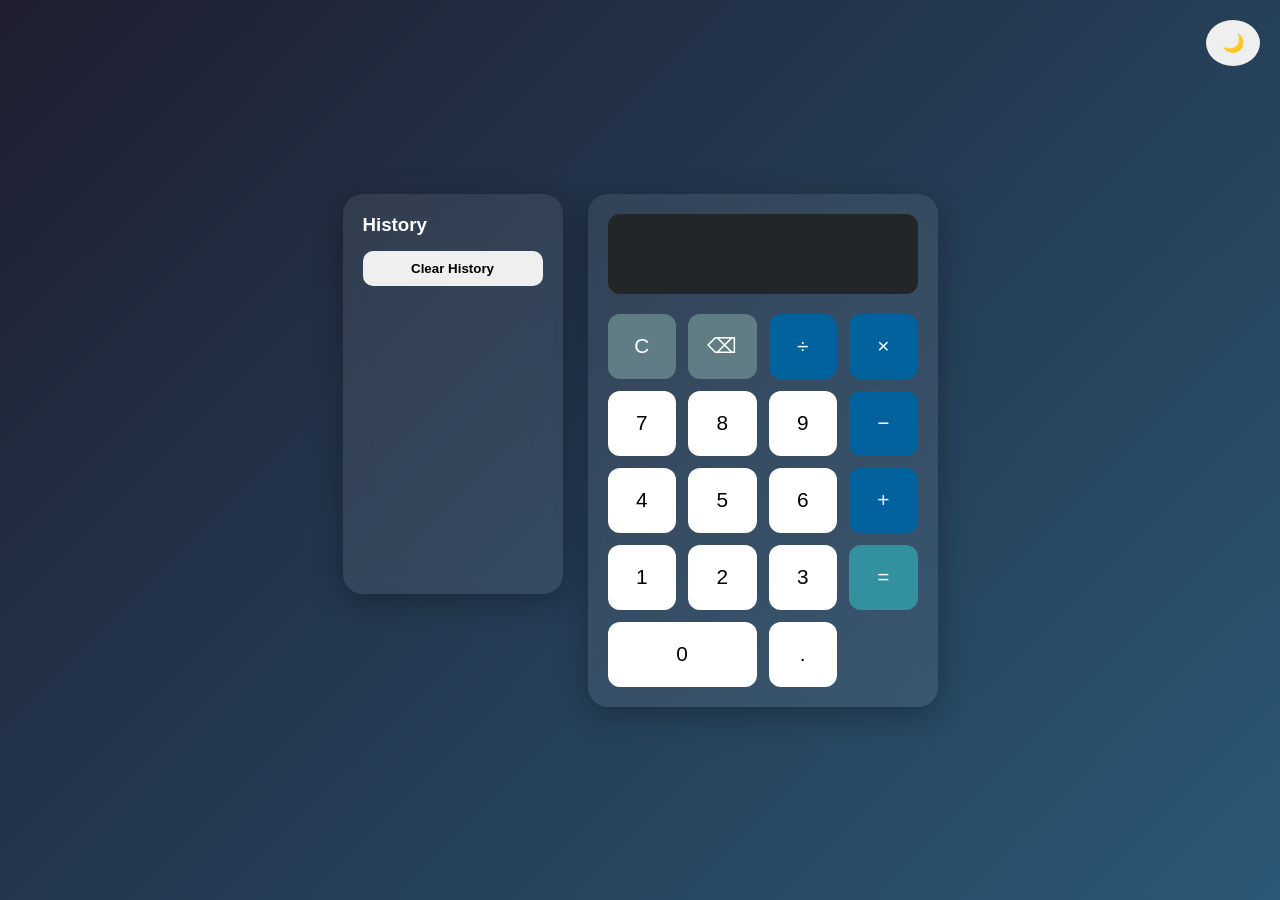
==== index.html @ baba5833 "Add files via upload" ====
<!DOCTYPE html>
<html lang="en">
<head>
    <meta charset="UTF-8">
    <meta name="viewport" content="width=device-width, initial-scale=1.0">
    <title>Modern Calculator</title>
    <link rel="stylesheet" href="style.css">
</head>
<body>

<button id="themeToggle">🌙</button>

<div class="app-container">

    <div class="history">
        <h3>History</h3>
        <button id="clearHistory">
    Clear History
</button>

        <ul id="historyList"></ul>
    </div>

    <div class="calculator">
        <div class="display">
            <input type="text" id="screen" readonly>
        </div>

        <div class="buttons">

            <button class="btn special" onclick="clearScreen()">C</button>
            <button class="btn special" onclick="deleteLast()">⌫</button>
            <button class="btn operator" onclick="append('/')">÷</button>
            <button class="btn operator" onclick="append('*')">×</button>

            <button class="btn" onclick="append('7')">7</button>
            <button class="btn" onclick="append('8')">8</button>
            <button class="btn" onclick="append('9')">9</button>
            <button class="btn operator" onclick="append('-')">−</button>

            <button class="btn" onclick="append('4')">4</button>
            <button class="btn" onclick="append('5')">5</button>
            <button class="btn" onclick="append('6')">6</button>
            <button class="btn operator" onclick="append('+')">+</button>

            <button class="btn" onclick="append('1')">1</button>
            <button class="btn" onclick="append('2')">2</button>
            <button class="btn" onclick="append('3')">3</button>
            <button class="btn equal" onclick="calculate()">=</button>

            <button class="btn zero" onclick="append('0')">0</button>
            <button class="btn" onclick="append('.')">.</button>

        </div>
    </div>
</div>
<script src="script.js"></script>
</body>
</html>
---- style.css ----
*{
    margin:0;
    padding:0;
    box-sizing:border-box;
    font-family:'Segoe UI', sans-serif;
}

body{
    display:flex;
    justify-content:center;
    align-items:center;
    height:100vh;
    background:linear-gradient(135deg,#1e1e2f,#2b5876);
}

.calculator{
    width:350px;
    padding:20px;
    border-radius:20px;
    background:rgba(255,255,255,0.08);
    backdrop-filter:blur(15px);
    box-shadow:0 8px 32px rgba(0,0,0,0.3);
}

.display input{
    width:100%;
    height:80px;
    border:none;
    outline:none;
    text-align:right;
    padding:15px;
    font-size:2rem;
    border-radius:12px;
    background:#232628;
    color:white;
}

.buttons{
    margin-top:20px;
    display:grid;
    grid-template-columns:repeat(4,1fr);
    gap:12px;
}

.btn{
    height:65px;
    border:none;
    border-radius:12px;
    font-size:1.3rem;
    cursor:pointer;
    background:white;
    transition:.2s;
}

.btn:hover{
    transform:translateY(-3px);
    box-shadow:0 5px 15px rgba(0,0,0,0.2);
}
.operator{
    background:#02629e;
    color:white;
}

.equal{
    background:#33909e;
    color:white;
    grid-row:span 2;
}

.special{
    background:#607d85;
    color:white;
}

.zero{
    grid-column:span 2;
}
.app-container{
    display:flex;
    gap:25px;
    align-items:flex-start;
}

.history{
    width:220px;
    min-height:400px;
    overflow-y:auto;

    padding:20px;
    border-radius:20px;
    background:rgba(255,255,255,0.08);
    backdrop-filter:blur(15px);
    color:white;
    box-shadow:0 8px 32px rgba(0,0,0,0.3);
}

.history h3{
    margin-bottom:15px;
}

.history ul{
    list-style:none;
}

.history li{
    margin-bottom:12px;
    padding:8px;
    border-radius:8px;
    background:rgba(255,255,255,0.1);
}

#themeToggle{
    position:absolute;
    top:20px;
    right:20px;
    border:none;
    padding:12px 16px;
    border-radius:50%;
    font-size:18px;
    cursor:pointer;
}
body.light{
    background:linear-gradient(135deg,#f5f7fa,#c3cfe2);
}

body.light .calculator{
    background:white;
}

body.light .history{
    background:white;
    color:black;
}

body.light .display input{
    background:#f1f1f1;
    color:black;
}
@media(max-width:768px){

    .app-container{
        flex-direction:column;
        align-items:center;
    }

    .history{
        width:100%;
        max-width:350px;
    }

}
#clearHistory{
    width:100%;
    padding:10px;
    margin-bottom:15px;
    border:none;
    border-radius:10px;
    cursor:pointer;
    font-weight:600;
    transition:0.3s;
}

#clearHistory:hover{
    transform:scale(1.03);
}
*{
    transition:0.2s ease;
}
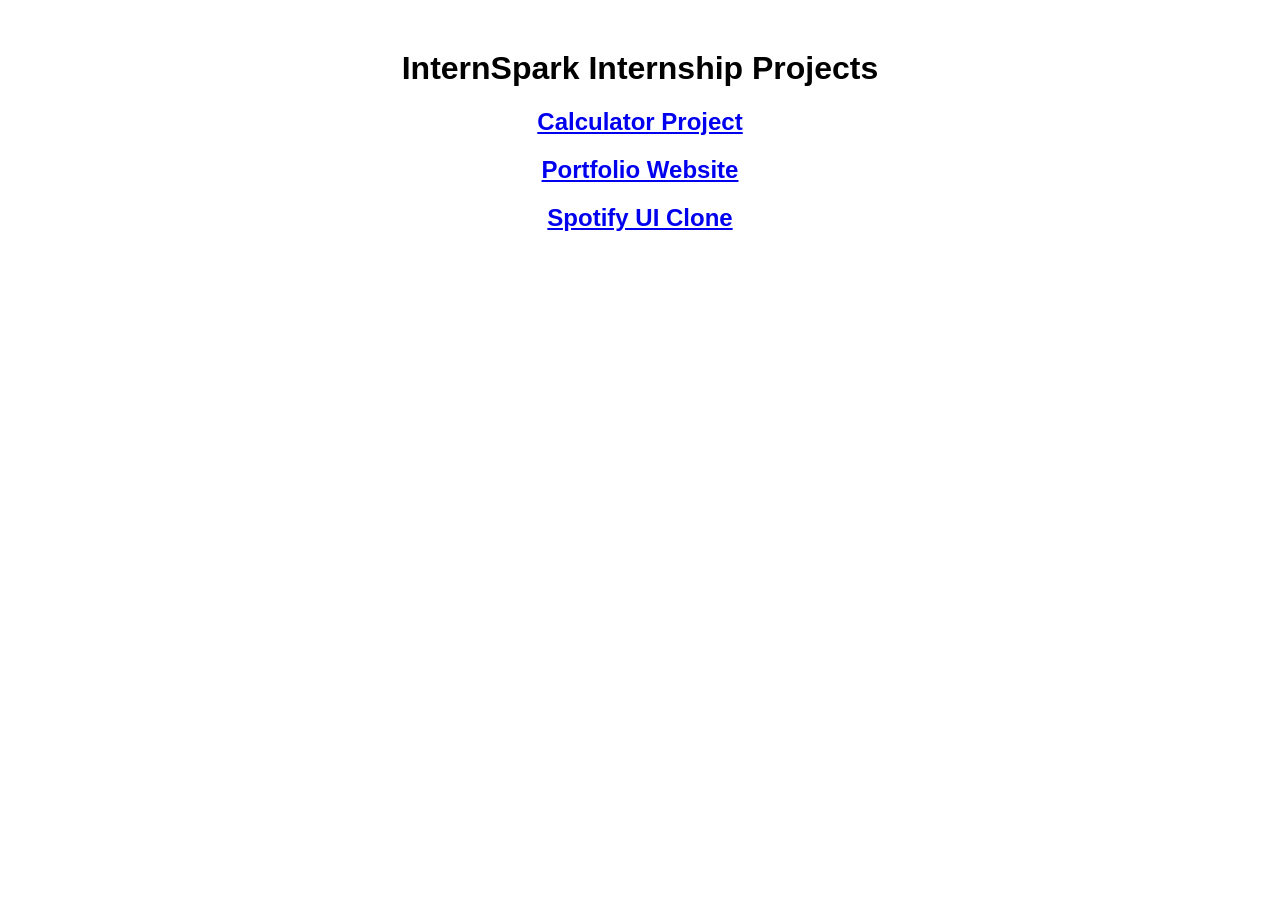
==== commit d8f53653: "Added homepage" ====
--- a/index.html
+++ b/index.html
@@ -1,59 +1,17 @@
-<!DOCTYPE html>
-<html lang="en">
-<head>
-    <meta charset="UTF-8">
-    <meta name="viewport" content="width=device-width, initial-scale=1.0">
-    <title>Modern Calculator</title>
-    <link rel="stylesheet" href="style.css">
-</head>
-<body>
-
-<button id="themeToggle">🌙</button>
-
-<div class="app-container">
-
-    <div class="history">
-        <h3>History</h3>
-        <button id="clearHistory">
-    Clear History
-</button>
-
-        <ul id="historyList"></ul>
-    </div>
-
-    <div class="calculator">
-        <div class="display">
-            <input type="text" id="screen" readonly>
-        </div>
-
-        <div class="buttons">
-
-            <button class="btn special" onclick="clearScreen()">C</button>
-            <button class="btn special" onclick="deleteLast()">⌫</button>
-            <button class="btn operator" onclick="append('/')">÷</button>
-            <button class="btn operator" onclick="append('*')">×</button>
-
-            <button class="btn" onclick="append('7')">7</button>
-            <button class="btn" onclick="append('8')">8</button>
-            <button class="btn" onclick="append('9')">9</button>
-            <button class="btn operator" onclick="append('-')">−</button>
-
-            <button class="btn" onclick="append('4')">4</button>
-            <button class="btn" onclick="append('5')">5</button>
-            <button class="btn" onclick="append('6')">6</button>
-            <button class="btn operator" onclick="append('+')">+</button>
-
-            <button class="btn" onclick="append('1')">1</button>
-            <button class="btn" onclick="append('2')">2</button>
-            <button class="btn" onclick="append('3')">3</button>
-            <button class="btn equal" onclick="calculate()">=</button>
-
-            <button class="btn zero" onclick="append('0')">0</button>
-            <button class="btn" onclick="append('.')">.</button>
-
-        </div>
-    </div>
-</div>
-<script src="script.js"></script>
-</body>
+<!DOCTYPE html>
+<html>
+<head>
+    <title>InternSpark Internship Projects</title>
+</head>
+<body style="font-family: Arial; text-align:center; margin-top:50px;">
+
+    <h1>InternSpark Internship Projects</h1>
+
+    <h2><a href="./JavaScript Mini Project (Calculator)/index.html">Calculator Project</a></h2>
+
+    <h2><a href="./Responsive Portfolio Website/index.html">Portfolio Website</a></h2>
+
+    <h2><a href="./UI Clone Challenge (Spotify)/index.html">Spotify UI Clone</a></h2>
+
+</body>
 </html>
